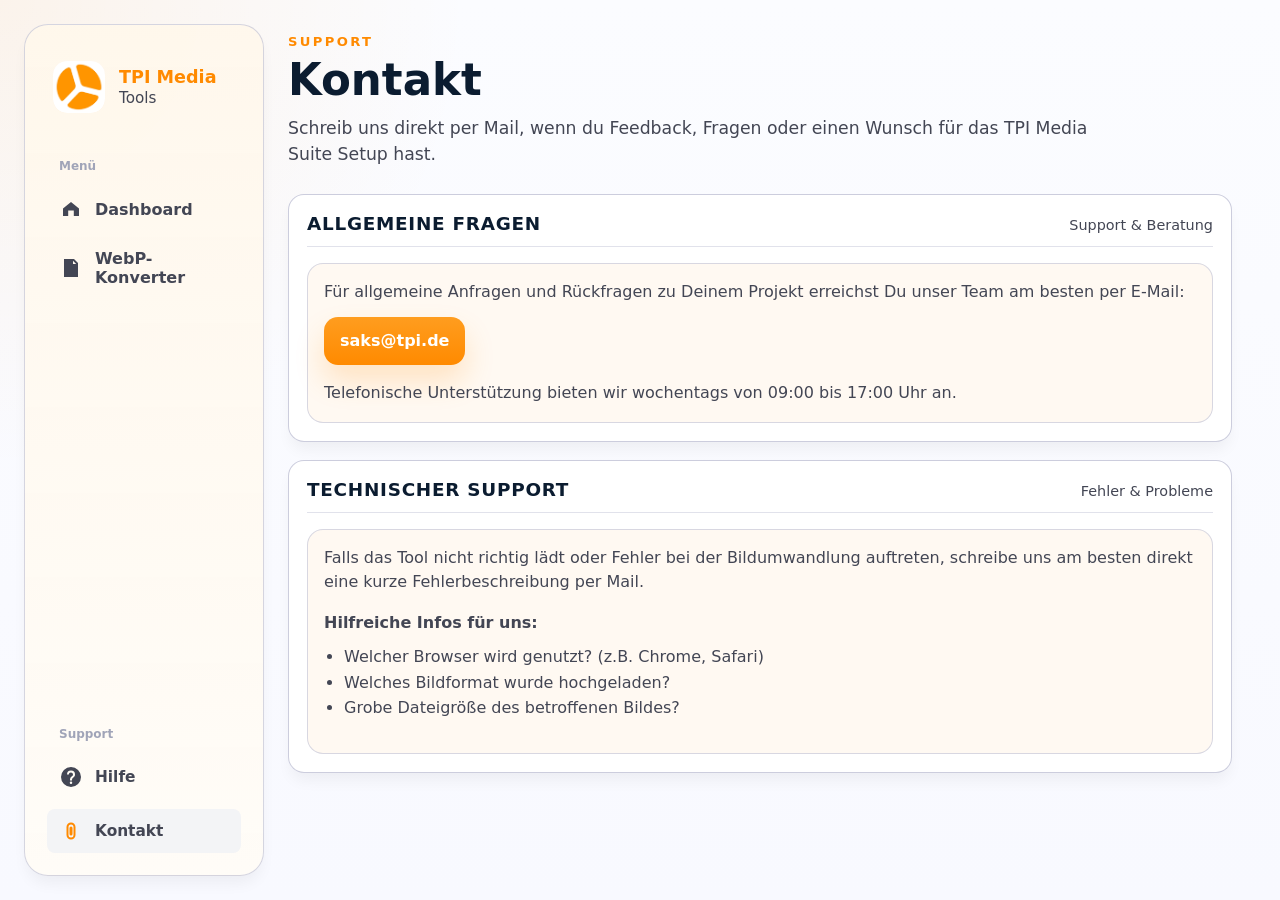
==== contact/index.html @ 28106fd8 "w" ====
<!DOCTYPE html>
<html lang="de">

<head>
  <meta charset="UTF-8" />
  <meta name="viewport" content="width=device-width, initial-scale=1.0" />
  <title>Kontakt - TPI Media</title>
  <link rel="icon" type="image/png" href="../bilder/fav.png" />
  <link rel="stylesheet" href="../css/style.css?v=1.1" />
</head>

<body class="dashboard-page">
  <div class="sidebar-overlay" id="sidebar-overlay"></div>
  <header class="mobile-header">
    <span class="mobile-brand">TPI Media Tools</span>
    <button class="menu-toggle" id="menu-toggle" aria-label="Menü öffnen">
      <svg viewBox="0 0 24 24" class="svg-icon" fill="none" stroke="currentColor" stroke-width="2" stroke-linecap="round" stroke-linejoin="round">
        <line x1="3" y1="12" x2="21" y2="12"></line>
        <line x1="3" y1="6" x2="21" y2="6"></line>
        <line x1="3" y1="18" x2="21" y2="18"></line>
      </svg>
    </button>
  </header>
  <div class="app-shell">
    <aside class="sidebar">
      <a class="brand" href="../index.html">
        <span class="brand-mark" aria-hidden="true">
          <img class="brand-logo" src="../bilder/Download.png" alt="" />
        </span>
        <span class="brand-copy">
          <strong>TPI Media</strong>
          <span>Tools</span>
        </span>
      </a>

      <nav class="sidebar-nav" aria-label="Hauptnavigation">
        <span class="nav-category">Menü</span>
        <a class="nav-item" href="../index.html">
          <span class="nav-icon" aria-hidden="true">
            <svg viewBox="0 0 24 24" class="svg-icon"><path d="M4 11.5 12 5l8 6.5v7.5h-5.2v-5.6H9.2V19H4z" /></svg>
          </span>
          <span>Dashboard</span>
        </a>
        <a class="nav-item" href="../webp-converter/">
          <span class="nav-icon" aria-hidden="true">
            <svg viewBox="0 0 24 24" class="svg-icon"><path d="M5 3h10l4 4v14H5zm9 1.8V8h3.2zM7 12.2h1.2l.5 3.5.8-3.5h1l.8 3.5.5-3.5H13L12 18h-1.2l-.8-3.4L9.2 18H8zm6.8 0h3.1c1.1 0 1.8.7 1.8 1.7s-.7 1.7-1.8 1.7H15V18h-1.2zm1.2 1v1.4h1.7c.5 0 .8-.3.8-.7s-.3-.7-.8-.7z" /></svg>
          </span>
          <span>WebP-Konverter</span>
        </a>
      </nav>

      <div class="sidebar-footer">
        <span class="nav-category">Support</span>
        <a class="nav-item secondary" href="../help/">
          <span class="nav-icon" aria-hidden="true">
            <svg viewBox="0 0 24 24" class="svg-icon"><path d="M12 2a10 10 0 1 0 10 10A10 10 0 0 0 12 2Zm0 17a1.25 1.25 0 1 1 1.25-1.25A1.25 1.25 0 0 1 12 19Zm1-4.1v.6h-2v-1.1a3.4 3.4 0 0 1 1.6-2.9c.8-.6 1.4-1 1.4-2a2.1 2.1 0 0 0-4.2 0H8a4 4 0 0 1 8 0c0 1.8-1 2.6-2 3.3a2.2 2.2 0 0 0-1 2.1Z" /></svg>
          </span>
          <span>Hilfe</span>
        </a>
        <a class="nav-item secondary active" href="../contact/">
          <span class="nav-icon" aria-hidden="true">
            <svg viewBox="0 0 24 24" class="svg-icon"><path d="M12 3.5A4.5 4.5 0 0 0 7.5 8v8A4.5 4.5 0 0 0 12 20.5h0A4.5 4.5 0 0 0 16.5 16v-8A4.5 4.5 0 0 0 12 3.5Zm0 2A2.5 2.5 0 0 1 14.5 8v8a2.5 2.5 0 0 1-5 0v-8A2.5 2.5 0 0 1 12 5.5Zm0 2a1.5 1.5 0 0 0-1.5 1.5v6a1.5 1.5 0 0 0 3 0V9A1.5 1.5 0 0 0 12 7.5Z" /></svg>
          </span>
          <span>Kontakt</span>
        </a>
      </div>
    </aside>

    <div class="workspace">
      <main class="dashboard-main">
        <section class="hero">
          <p class="eyebrow">Support</p>
          <h1>Kontakt</h1>
          <p class="hero-copy">
            Schreib uns direkt per Mail, wenn du Feedback, Fragen oder einen Wunsch für das TPI Media Suite Setup hast.
          </p>
        </section>

        <section class="dashboard-grid">
          <section class="panel">
            <div class="panel-head">
              <h2>Allgemeine Fragen</h2>
              <span class="panel-subtle">Support & Beratung</span>
            </div>
            <div class="contact-card">
              <p>Für allgemeine Anfragen und Rückfragen zu Deinem Projekt erreichst Du unser Team am besten per E-Mail:</p>
              <a class="contact-mail" href="mailto:saks@tpi.de">saks@tpi.de</a>
              <p style="color: var(--text-soft); margin-top: 4px;">Telefonische Unterstützung bieten wir wochentags von 09:00 bis 17:00 Uhr an.</p>
            </div>
          </section>

          <section class="panel">
            <div class="panel-head">
              <h2>Technischer Support</h2>
              <span class="panel-subtle">Fehler & Probleme</span>
            </div>
            <div class="contact-card">
              <p>Falls das Tool nicht richtig lädt oder Fehler bei der Bildumwandlung auftreten, schreibe uns am besten direkt eine kurze Fehlerbeschreibung per Mail.</p>
              <p style="margin-top: 16px;"><strong>Hilfreiche Infos für uns:</strong></p>
              <ul style="margin-top: 8px; color: var(--text-soft); padding-left: 20px; line-height: 1.6;">
                <li>Welcher Browser wird genutzt? (z.B. Chrome, Safari)</li>
                <li>Welches Bildformat wurde hochgeladen?</li>
                <li>Grobe Dateigröße des betroffenen Bildes?</li>
              </ul>
            </div>
          </section>
        </section>
      </main>

    </div>
  </div>
</body>

</html>
---- css/style.css ----
:root {
  --surface: #f8f9ff;
  --surface-dim: #fff3e3;
  --surface-low: #ffffff;
  --surface-panel: #fff8ef;
  --surface-panel-strong: #fff0dd;
  --surface-soft: #ffe7c2;
  --text: #0b1c30;
  --text-soft: #434654;
  --outline: #c3c5d7;
  --primary: #ff8a00;
  --primary-strong: #a14f00;
  --primary-soft: #fff3e3;
  --accent: #ff8a00;
  --accent-soft: #fff3e3;
  --shadow: 0 18px 45px rgba(11, 28, 48, 0.08);
  --shadow-soft: 0 10px 15px -3px rgba(0, 0, 0, 0.05);
  --radius-sm: 10px;
  --radius-md: 16px;
  --radius-lg: 24px;
  --sidebar-width: 240px;
  --content-width: 1200px;
  --font-display: "Inter", "SF Pro Display", "Segoe UI", system-ui, sans-serif;
  --font-body: "Inter", "SF Pro Text", "Segoe UI", system-ui, sans-serif;
}

* {
  box-sizing: border-box;
}

html,
body {
  min-height: 100%;
}

body {
  margin: 0;
  font-family: var(--font-body);
  color: var(--text);
  background:
    radial-gradient(circle at top left, rgba(255, 138, 0, 0.08), transparent 30%),
    linear-gradient(180deg, #fbfcff 0%, var(--surface) 100%);
}

a {
  color: inherit;
  text-decoration: none;
}

button,
input,
select {
  font: inherit;
}

button {
  cursor: pointer;
}

.svg-icon {
  width: 24px;
  height: 24px;
  display: block;
  fill: currentColor;
}

.app-shell {
  min-height: 100vh;
  display: grid;
  grid-template-columns: var(--sidebar-width) minmax(0, 1fr);
  gap: 24px;
  padding: 24px;
}

.sidebar {
  position: sticky;
  top: 24px;
  height: calc(100vh - 48px);
  padding: 28px 22px 22px;
  display: flex;
  flex-direction: column;
  justify-content: flex-start;
  gap: 18px;
  background: linear-gradient(180deg, rgba(255, 247, 235, 0.92), rgba(255, 252, 247, 0.96));
  border: 1px solid rgba(195, 197, 215, 0.7);
  border-radius: var(--radius-lg);
  box-shadow: var(--shadow-soft);
  overflow-y: auto;
}

.brand {
  display: flex;
  align-items: center;
  gap: 14px;
  padding: 8px 6px 18px;
}

.brand-mark {
  width: 52px;
  height: 52px;
  border-radius: 14px;
  background: linear-gradient(180deg, #ffffff, #fff7e8);
  box-shadow: inset 0 0 0 1px rgba(255, 138, 0, 0.12);
  display: grid;
  place-items: center;
  position: relative;
  overflow: hidden;
}

.brand-logo {
  width: 100%;
  height: 100%;
  object-fit: contain;
  display: block;
}

.brand-copy {
  display: flex;
  flex-direction: column;
  gap: 2px;
}

.brand-copy strong {
  font-family: var(--font-display);
  font-size: 1.1rem;
  color: var(--accent);
}

.brand-copy span {
  color: var(--text-soft);
  font-size: 0.95rem;
}

.sidebar-nav,
.sidebar-footer {
  display: flex;
  flex-direction: column;
  gap: 10px;
}

.sidebar-footer {
  margin-top: auto;
}

.nav-item {
  display: flex;
  align-items: center;
  gap: 12px;
  min-height: 44px;
  padding: 8px 12px;
  border-radius: 8px;
  color: var(--text-soft);
  font-weight: 600;
  letter-spacing: 0;
  transition: background-color 160ms ease, color 160ms ease;
}

.nav-item:hover {
  background: rgba(240, 242, 245, 0.8);
  color: var(--text);
}

.nav-item.active {
  background: #f3f4f6;
  color: var(--text);
  font-weight: 700;
}

.nav-item.secondary {
  min-height: 44px;
  font-size: 0.96rem;
  color: var(--text-soft);
}

.nav-icon {
  width: 24px;
  height: 24px;
  display: inline-flex;
  align-items: center;
  justify-content: center;
  font-weight: 700;
  color: inherit;
  font-size: 1.08rem;
  flex: 0 0 24px;
}

.nav-item.active .nav-icon {
  color: var(--accent);
}

.nav-category {
  font-size: 0.75rem;
  font-weight: 600;
  color: #a0a4b8;
  margin: 10px 0 4px 12px;
  display: block;
}

.nav-icon .svg-icon {
  width: 26px;
  height: 26px;
}

.workspace {
  min-width: 0;
  padding: 0 24px 32px 0;
  width: 100%;
}

.site-footer {
  max-width: var(--content-width);
  margin: 26px auto 0;
  padding: 18px 0 0;
  border-top: 1px solid rgba(195, 197, 215, 0.58);
  display: flex;
  justify-content: space-between;
  gap: 16px;
  color: var(--text-soft);
  font-size: 0.92rem;
  font-weight: 700;
}

.topbar {
  min-height: 52px;
  display: flex;
  align-items: center;
  justify-content: flex-end;
  gap: 20px;
  margin-bottom: 14px;
}

.search-shell {
  position: relative;
  width: min(100%, 380px);
}

.search-input {
  width: 100%;
  height: 48px;
  padding: 0 18px 0 50px;
  border: 1px solid var(--outline);
  border-radius: 14px;
  background: rgba(255, 255, 255, 0.95);
  color: var(--text);
  box-shadow: var(--shadow-soft);
  outline: none;
}

.search-input::placeholder {
  color: rgba(67, 70, 84, 0.52);
}

.search-input:focus {
  border-color: rgba(255, 138, 0, 0.55);
  box-shadow: 0 0 0 4px rgba(255, 138, 0, 0.1), var(--shadow-soft);
}

.search-icon {
  position: absolute;
  left: 18px;
  top: 50%;
  transform: translateY(-50%);
  color: rgba(67, 70, 84, 0.8);
}

.topbar-actions {
  position: relative;
  display: flex;
  align-items: center;
  gap: 10px;
}

.icon-button,
.lang-button {
  height: 46px;
  min-width: 46px;
  padding: 0 14px;
  border: 1px solid rgba(195, 197, 215, 0.95);
  border-radius: 14px;
  background: rgba(255, 255, 255, 0.95);
  color: var(--text);
  display: inline-flex;
  align-items: center;
  justify-content: center;
  gap: 8px;
  box-shadow: var(--shadow-soft);
}

.icon-button:hover,
.lang-button:hover {
  border-color: rgba(255, 138, 0, 0.4);
  box-shadow: 0 12px 20px rgba(11, 28, 48, 0.08);
}

.avatar {
  width: 46px;
  height: 46px;
  border-radius: 50%;
  display: grid;
  place-items: center;
  background: linear-gradient(180deg, #fefefe, #d8e4fb);
  border: 1px solid rgba(195, 197, 215, 0.9);
  box-shadow: var(--shadow-soft);
  font-weight: 700;
  color: var(--primary-strong);
}

.lang-dropdown {
  position: absolute;
  top: calc(100% + 10px);
  right: 120px;
  z-index: 20;
  min-width: 170px;
  margin: 0;
  padding: 8px;
  list-style: none;
  border: 1px solid rgba(195, 197, 215, 0.9);
  border-radius: 14px;
  background: rgba(255, 255, 255, 0.98);
  box-shadow: var(--shadow);
}

.lang-dropdown li {
  padding: 10px 12px;
  border-radius: 10px;
  color: var(--text-soft);
}

.lang-dropdown li:hover {
  background: rgba(255, 138, 0, 0.1);
  color: var(--text);
}

.hidden {
  display: none !important;
}

.dashboard-main {
  display: flex;
  flex-direction: column;
  gap: 22px;
  width: 100%;
}

.hero {
  padding: 10px 0 4px;
}

.eyebrow {
  margin: 0 0 10px;
  font-size: 0.82rem;
  font-weight: 700;
  text-transform: uppercase;
  letter-spacing: 0.18em;
  color: var(--accent);
}

.hero h1 {
  margin: 0;
  font-family: var(--font-display);
  font-size: clamp(2.3rem, 3.4vw, 3.4rem);
  line-height: 1;
  letter-spacing: 0;
  color: var(--text);
}

.hero-copy {
  max-width: 820px;
  margin: 12px 0 0;
  font-size: 1.08rem;
  line-height: 1.55;
  color: var(--text-soft);
}

.hero-metrics {
  display: grid;
  grid-template-columns: repeat(3, minmax(0, 1fr));
  gap: 14px;
  margin-top: 16px;
}

.metric-card {
  padding: 14px 16px;
  border-radius: 14px;
  background: rgba(255, 255, 255, 0.96);
  border: 1px solid rgba(195, 197, 215, 0.85);
  box-shadow: var(--shadow-soft);
}

.metric-value {
  display: block;
  font-family: var(--font-display);
  font-size: 1.4rem;
  font-weight: 700;
  color: var(--accent);
}

.metric-label {
  display: block;
  margin-top: 6px;
  color: var(--text-soft);
}

.dashboard-grid {
  display: flex;
  flex-direction: column;
  gap: 18px;
}

.panel {
  padding: 18px;
  border-radius: 16px;
  background: rgba(255, 255, 255, 0.98);
  border: 1px solid rgba(195, 197, 215, 0.85);
  box-shadow: var(--shadow-soft);
}

.panel-head {
  display: flex;
  align-items: baseline;
  justify-content: space-between;
  gap: 12px;
  margin-bottom: 16px;
  padding-bottom: 12px;
  border-bottom: 1px solid rgba(195, 197, 215, 0.5);
}

.panel-head h2 {
  margin: 0;
  font-family: var(--font-display);
  font-size: 1.15rem;
  letter-spacing: 0.04em;
  text-transform: uppercase;
}

.panel-subtle {
  color: var(--text-soft);
  font-size: 0.9rem;
}

.section-head {
  display: flex;
  align-items: flex-end;
  justify-content: space-between;
  gap: 18px;
}

.section-head h2 {
  margin: 0;
  font-family: var(--font-display);
  font-size: 1.6rem;
  letter-spacing: 0;
}

.section-head p {
  margin: 6px 0 0;
  color: var(--text-soft);
}

.filter-bar {
  display: flex;
  flex-wrap: wrap;
  gap: 10px;
}

.filter-btn {
  min-height: 40px;
  padding: 0 16px;
  border: 1px solid rgba(195, 197, 215, 0.95);
  border-radius: 999px;
  background: rgba(255, 255, 255, 0.95);
  color: var(--text-soft);
  transition: background-color 160ms ease, border-color 160ms ease, transform 160ms ease;
}

.filter-btn:hover {
  transform: translateY(-1px);
  border-color: rgba(255, 138, 0, 0.35);
}

.filter-btn.active {
  background: linear-gradient(180deg, #ffffff, var(--primary-soft));
  border-color: rgba(255, 138, 0, 0.35);
  color: var(--primary-strong);
  box-shadow: var(--shadow-soft);
}

.tools-grid {
  display: grid;
  grid-template-columns: minmax(260px, 420px);
  gap: 14px;
}

.tool-card {
  position: relative;
  min-height: 190px;
  padding: 18px;
  border-radius: 16px;
  background: rgba(255, 255, 255, 0.98);
  border: 1px solid rgba(195, 197, 215, 0.85);
  box-shadow: var(--shadow-soft);
  overflow: hidden;
  transition: transform 160ms ease, box-shadow 160ms ease, border-color 160ms ease;
}

.tool-card:hover {
  transform: translateY(-4px);
  border-color: rgba(255, 138, 0, 0.35);
  box-shadow: var(--shadow);
}

.tool-card.hidden {
  display: none;
}

.faq-grid {
  display: grid;
  grid-template-columns: repeat(2, minmax(0, 1fr));
  gap: 14px;
}

.faq-card,
.contact-card {
  padding: 16px;
  border-radius: 16px;
  background: rgba(255, 248, 239, 0.78);
  border: 1px solid rgba(195, 197, 215, 0.65);
}

.faq-card h3 {
  margin: 0 0 8px;
  font-family: var(--font-display);
  font-size: 1.05rem;
  color: var(--text);
}

.faq-card p,
.contact-card p {
  margin: 0;
  color: var(--text-soft);
  line-height: 1.55;
}

.contact-mail {
  display: inline-flex;
  align-items: center;
  min-height: 48px;
  margin: 12px 0;
  padding: 0 16px;
  border-radius: 14px;
  background: linear-gradient(180deg, #ff9d1f, var(--accent));
  color: #fff;
  font-weight: 700;
  box-shadow: 0 16px 30px rgba(255, 138, 0, 0.2);
}

.contact-mail:hover {
  transform: translateY(-1px);
  box-shadow: 0 20px 34px rgba(255, 138, 0, 0.26);
}

.tool-badge {
  position: absolute;
  top: 18px;
  right: 18px;
  padding: 6px 10px;
  border-radius: 999px;
  background: rgba(255, 138, 0, 0.14);
  color: #a14f00;
  font-size: 0.75rem;
  font-weight: 700;
  letter-spacing: 0.04em;
  text-transform: uppercase;
}

.tool-badge.beta {
  background: rgba(255, 138, 0, 0.14);
  color: #a14f00;
}

.tool-icon {
  width: 54px;
  height: 54px;
  border-radius: 14px;
  background: linear-gradient(180deg, #fff9f1, #ffe7c2);
  display: grid;
  place-items: center;
  font-size: 1.45rem;
  color: var(--accent);
  margin-bottom: 18px;
}

.tool-icon .svg-icon {
  width: 28px;
  height: 28px;
}

.tool-title {
  margin: 0;
  font-family: var(--font-display);
  font-size: 1.2rem;
  letter-spacing: 0;
}

.tool-description {
  margin: 10px 0 0;
  color: var(--text-soft);
  line-height: 1.55;
}

@media (max-width: 1100px) {
  .app-shell {
    grid-template-columns: 1fr;
    padding: 0;
    gap: 0;
  }

  .workspace {
    padding: 16px;
    padding-top: 76px;
  }

  .sidebar {
    position: fixed;
    top: 0;
    left: 0;
    bottom: 0;
    width: 280px;
    height: 100vh;
    padding: 24px 20px;
    background: #ffffff;
    border: none;
    border-radius: 0;
    box-shadow: 2px 0 24px rgba(11, 28, 48, 0.15);
    z-index: 10001;
    transform: translateX(-100%);
    transition: transform 0.3s cubic-bezier(0.4, 0, 0.2, 1);
  }

  body.menu-open {
    overflow: hidden;
  }

  body.menu-open .sidebar {
    transform: translateX(0);
  }

  .sidebar-overlay {
    position: fixed;
    inset: 0;
    background: rgba(11, 28, 48, 0.4);
    backdrop-filter: blur(4px);
    z-index: 10000;
    opacity: 0;
    pointer-events: none;
    transition: opacity 0.3s ease;
  }

  body.menu-open .sidebar-overlay {
    opacity: 1;
    pointer-events: auto;
  }

  .mobile-header {
    display: flex;
    align-items: center;
    justify-content: space-between;
    position: fixed;
    top: 0;
    left: 0;
    right: 0;
    height: 60px;
    padding: 0 16px;
    background: rgba(255, 255, 255, 0.95);
    backdrop-filter: blur(8px);
    border-bottom: 1px solid rgba(195, 197, 215, 0.5);
    z-index: 9999;
  }

  .mobile-brand {
    font-family: var(--font-display);
    font-size: 1.15rem;
    font-weight: 700;
    color: var(--text);
  }

  .menu-toggle {
    display: flex;
    align-items: center;
    justify-content: center;
    width: 44px;
    height: 44px;
    border: none;
    background: transparent;
    color: var(--text);
    border-radius: 10px;
    padding: 0;
  }

  .menu-toggle:hover {
    background: rgba(195, 197, 215, 0.2);
  }
}

@media (min-width: 1101px) {
  .mobile-header,
  .sidebar-overlay {
    display: none !important;
  }
}

@media (max-width: 860px) {
  .hero-metrics,
  .tools-grid {
    grid-template-columns: 1fr 1fr;
  }

  .section-head,
  .topbar {
    flex-direction: column;
    align-items: stretch;
  }

  .topbar-actions {
    flex-wrap: wrap;
  }
}

@media (max-width: 680px) {
  .hero-metrics,
  .tools-grid {
    grid-template-columns: 1fr;
  }

  .hero h1 {
    font-size: clamp(2.2rem, 8vw, 3.6rem);
  }

  .faq-grid {
    grid-template-columns: 1fr;
  }

  .contact-mail {
    width: 100%;
    justify-content: center;
  }
}
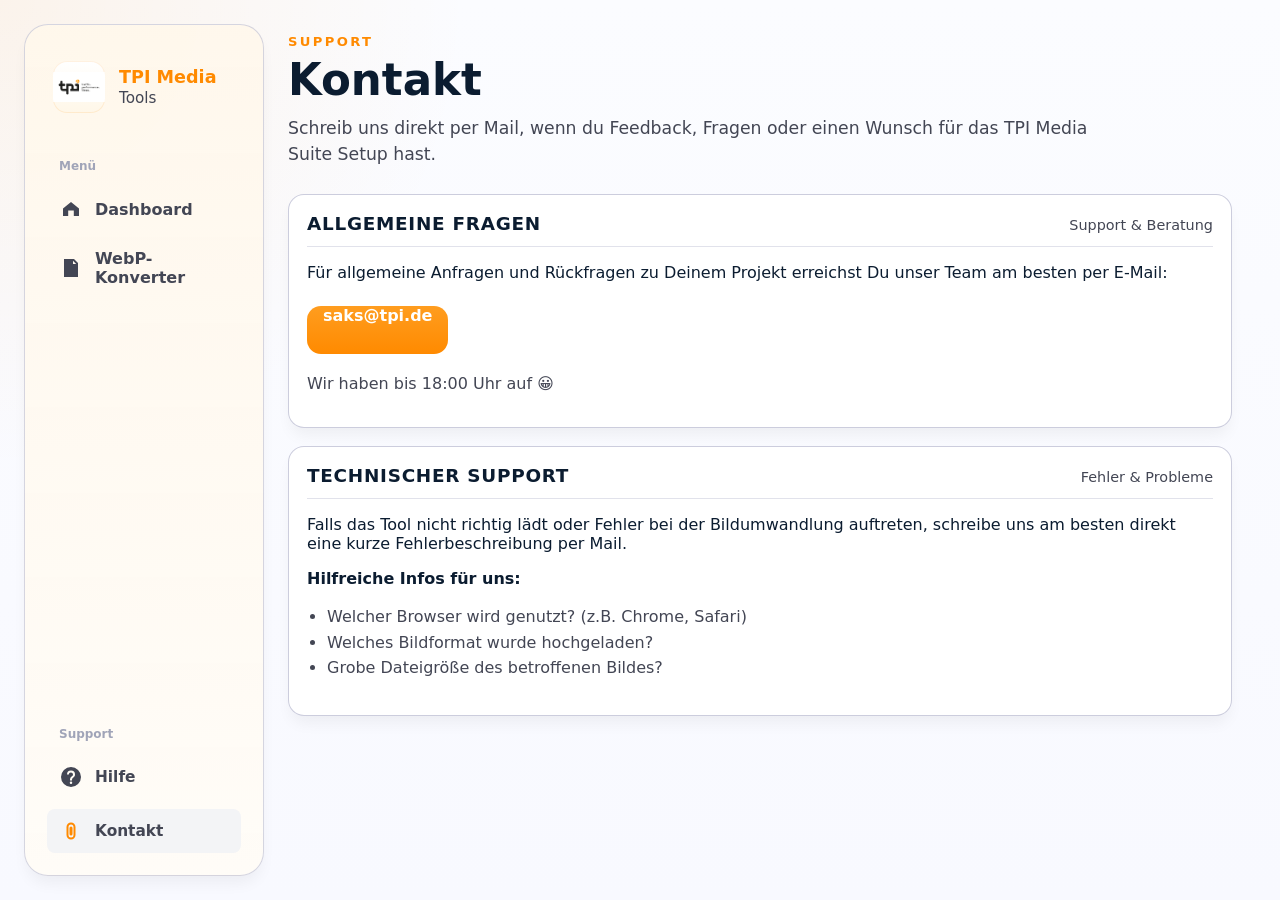
==== commit ffb2737e: "Update UI: replace logo, adjust colors to F2EDED, update presets and dashboard" ====
--- a/contact/index.html
+++ b/contact/index.html
@@ -25,7 +25,7 @@
     <aside class="sidebar">
       <a class="brand" href="../index.html">
         <span class="brand-mark" aria-hidden="true">
-          <img class="brand-logo" src="../bilder/Download.png" alt="" />
+          <img class="brand-logo" src="../Logo_1920x1080.jpg" alt="" />
         </span>
         <span class="brand-copy">
           <strong>TPI Media</strong>
@@ -82,11 +82,9 @@
               <h2>Allgemeine Fragen</h2>
               <span class="panel-subtle">Support & Beratung</span>
             </div>
-            <div class="contact-card">
-              <p>Für allgemeine Anfragen und Rückfragen zu Deinem Projekt erreichst Du unser Team am besten per E-Mail:</p>
-              <a class="contact-mail" href="mailto:saks@tpi.de">saks@tpi.de</a>
-              <p style="color: var(--text-soft); margin-top: 4px;">Telefonische Unterstützung bieten wir wochentags von 09:00 bis 17:00 Uhr an.</p>
-            </div>
+            <p style="margin-top: 16px;">Für allgemeine Anfragen und Rückfragen zu Deinem Projekt erreichst Du unser Team am besten per E-Mail:</p>
+            <a class="contact-mail" href="mailto:saks@tpi.de" style="display: inline-block; margin-top: 8px;">saks@tpi.de</a>
+            <p style="color: var(--text-soft); margin-top: 8px;">Wir haben bis 18:00 Uhr auf 😀</p>
           </section>
 
           <section class="panel">
@@ -94,15 +92,13 @@
               <h2>Technischer Support</h2>
               <span class="panel-subtle">Fehler & Probleme</span>
             </div>
-            <div class="contact-card">
-              <p>Falls das Tool nicht richtig lädt oder Fehler bei der Bildumwandlung auftreten, schreibe uns am besten direkt eine kurze Fehlerbeschreibung per Mail.</p>
-              <p style="margin-top: 16px;"><strong>Hilfreiche Infos für uns:</strong></p>
-              <ul style="margin-top: 8px; color: var(--text-soft); padding-left: 20px; line-height: 1.6;">
-                <li>Welcher Browser wird genutzt? (z.B. Chrome, Safari)</li>
-                <li>Welches Bildformat wurde hochgeladen?</li>
-                <li>Grobe Dateigröße des betroffenen Bildes?</li>
-              </ul>
-            </div>
+            <p style="margin-top: 16px;">Falls das Tool nicht richtig lädt oder Fehler bei der Bildumwandlung auftreten, schreibe uns am besten direkt eine kurze Fehlerbeschreibung per Mail.</p>
+            <p style="margin-top: 16px;"><strong>Hilfreiche Infos für uns:</strong></p>
+            <ul style="margin-top: 8px; color: var(--text-soft); padding-left: 20px; line-height: 1.6;">
+              <li>Welcher Browser wird genutzt? (z.B. Chrome, Safari)</li>
+              <li>Welches Bildformat wurde hochgeladen?</li>
+              <li>Grobe Dateigröße des betroffenen Bildes?</li>
+            </ul>
           </section>
         </section>
       </main>
--- a/css/style.css
+++ b/css/style.css
@@ -551,12 +551,12 @@
   background: linear-gradient(180deg, #ff9d1f, var(--accent));
   color: #fff;
   font-weight: 700;
-  box-shadow: 0 16px 30px rgba(255, 138, 0, 0.2);
+  box-shadow: none;
 }
 
 .contact-mail:hover {
   transform: translateY(-1px);
-  box-shadow: 0 20px 34px rgba(255, 138, 0, 0.26);
+  box-shadow: none;
 }
 
 .tool-badge {
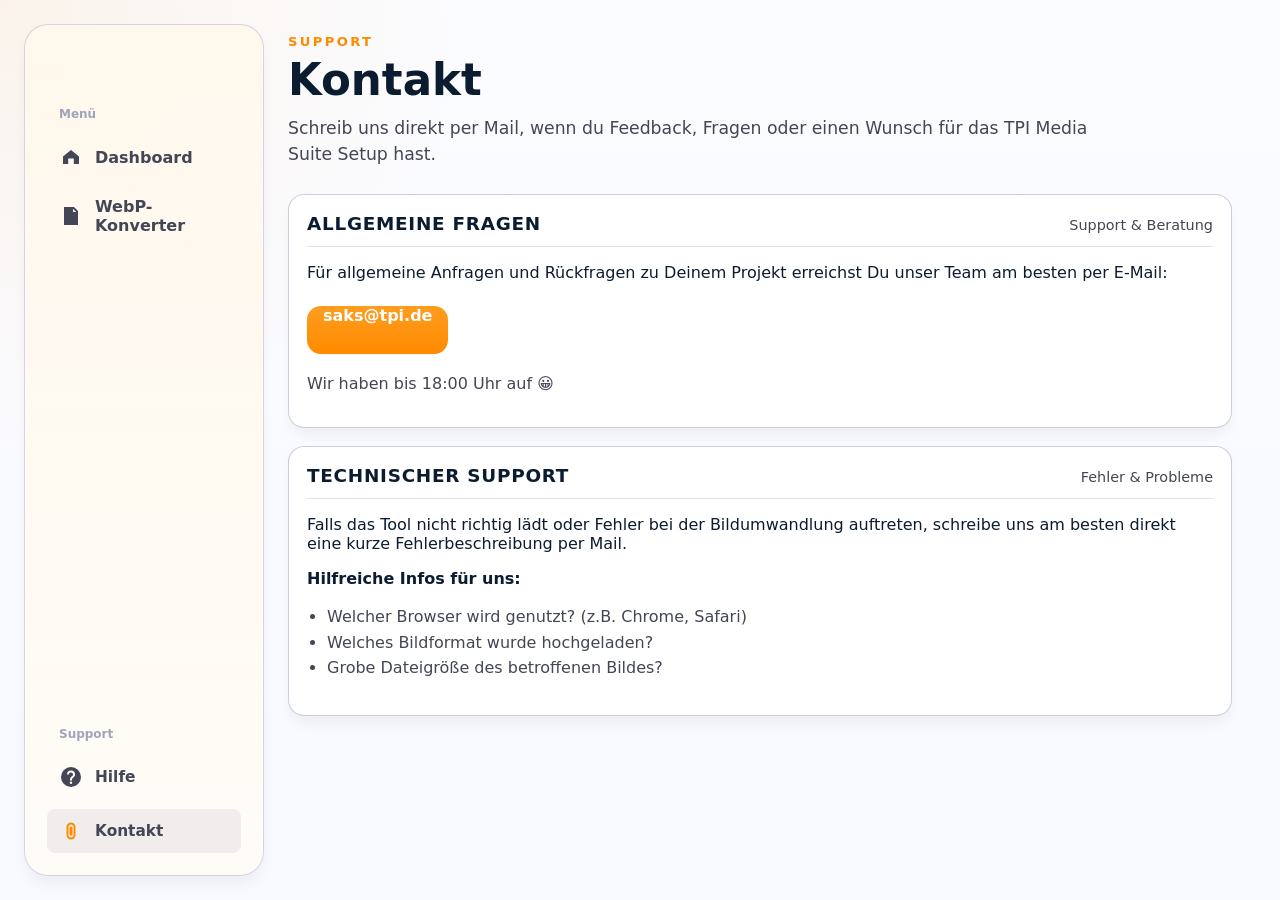
==== commit c29e11cd: "Fix UI: full-width logo, update hover styles and fix relative links for live server" ====
--- a/contact/index.html
+++ b/contact/index.html
@@ -12,7 +12,7 @@
 <body class="dashboard-page">
   <div class="sidebar-overlay" id="sidebar-overlay"></div>
   <header class="mobile-header">
-    <span class="mobile-brand">TPI Media Tools</span>
+    <span class="mobile-brand"></span>
     <button class="menu-toggle" id="menu-toggle" aria-label="Menü öffnen">
       <svg viewBox="0 0 24 24" class="svg-icon" fill="none" stroke="currentColor" stroke-width="2" stroke-linecap="round" stroke-linejoin="round">
         <line x1="3" y1="12" x2="21" y2="12"></line>
@@ -27,11 +27,7 @@
         <span class="brand-mark" aria-hidden="true">
           <img class="brand-logo" src="../Logo_1920x1080.jpg" alt="" />
         </span>
-        <span class="brand-copy">
-          <strong>TPI Media</strong>
-          <span>Tools</span>
-        </span>
-      </a>
+        </a>
 
       <nav class="sidebar-nav" aria-label="Hauptnavigation">
         <span class="nav-category">Menü</span>
@@ -41,7 +37,7 @@
           </span>
           <span>Dashboard</span>
         </a>
-        <a class="nav-item" href="../webp-converter/">
+        <a class="nav-item" href="../webp-converter/index.html">
           <span class="nav-icon" aria-hidden="true">
             <svg viewBox="0 0 24 24" class="svg-icon"><path d="M5 3h10l4 4v14H5zm9 1.8V8h3.2zM7 12.2h1.2l.5 3.5.8-3.5h1l.8 3.5.5-3.5H13L12 18h-1.2l-.8-3.4L9.2 18H8zm6.8 0h3.1c1.1 0 1.8.7 1.8 1.7s-.7 1.7-1.8 1.7H15V18h-1.2zm1.2 1v1.4h1.7c.5 0 .8-.3.8-.7s-.3-.7-.8-.7z" /></svg>
           </span>
@@ -51,13 +47,13 @@
 
       <div class="sidebar-footer">
         <span class="nav-category">Support</span>
-        <a class="nav-item secondary" href="../help/">
+        <a class="nav-item secondary" href="../help/index.html">
           <span class="nav-icon" aria-hidden="true">
             <svg viewBox="0 0 24 24" class="svg-icon"><path d="M12 2a10 10 0 1 0 10 10A10 10 0 0 0 12 2Zm0 17a1.25 1.25 0 1 1 1.25-1.25A1.25 1.25 0 0 1 12 19Zm1-4.1v.6h-2v-1.1a3.4 3.4 0 0 1 1.6-2.9c.8-.6 1.4-1 1.4-2a2.1 2.1 0 0 0-4.2 0H8a4 4 0 0 1 8 0c0 1.8-1 2.6-2 3.3a2.2 2.2 0 0 0-1 2.1Z" /></svg>
           </span>
           <span>Hilfe</span>
         </a>
-        <a class="nav-item secondary active" href="../contact/">
+        <a class="nav-item secondary active" href="../contact/index.html">
           <span class="nav-icon" aria-hidden="true">
             <svg viewBox="0 0 24 24" class="svg-icon"><path d="M12 3.5A4.5 4.5 0 0 0 7.5 8v8A4.5 4.5 0 0 0 12 20.5h0A4.5 4.5 0 0 0 16.5 16v-8A4.5 4.5 0 0 0 12 3.5Zm0 2A2.5 2.5 0 0 1 14.5 8v8a2.5 2.5 0 0 1-5 0v-8A2.5 2.5 0 0 1 12 5.5Zm0 2a1.5 1.5 0 0 0-1.5 1.5v6a1.5 1.5 0 0 0 3 0V9A1.5 1.5 0 0 0 12 7.5Z" /></svg>
           </span>
--- a/css/style.css
+++ b/css/style.css
@@ -96,21 +96,17 @@
 }
 
 .brand-mark {
-  width: 52px;
-  height: 52px;
-  border-radius: 14px;
-  background: linear-gradient(180deg, #ffffff, #fff7e8);
-  box-shadow: inset 0 0 0 1px rgba(255, 138, 0, 0.12);
-  display: grid;
-  place-items: center;
-  position: relative;
-  overflow: hidden;
+  width: 100%;
+  height: auto;
+  border-radius: 0;
+  background: none;
+  box-shadow: none;
+  display: block;
 }
 
 .brand-logo {
   width: 100%;
-  height: 100%;
-  object-fit: contain;
+  height: auto;
   display: block;
 }
 
@@ -156,12 +152,12 @@
 }
 
 .nav-item:hover {
-  background: rgba(240, 242, 245, 0.8);
+  background: #F2EDED;
   color: var(--text);
 }
 
 .nav-item.active {
-  background: #f3f4f6;
+  background: #F2EDED;
   color: var(--text);
   font-weight: 700;
 }
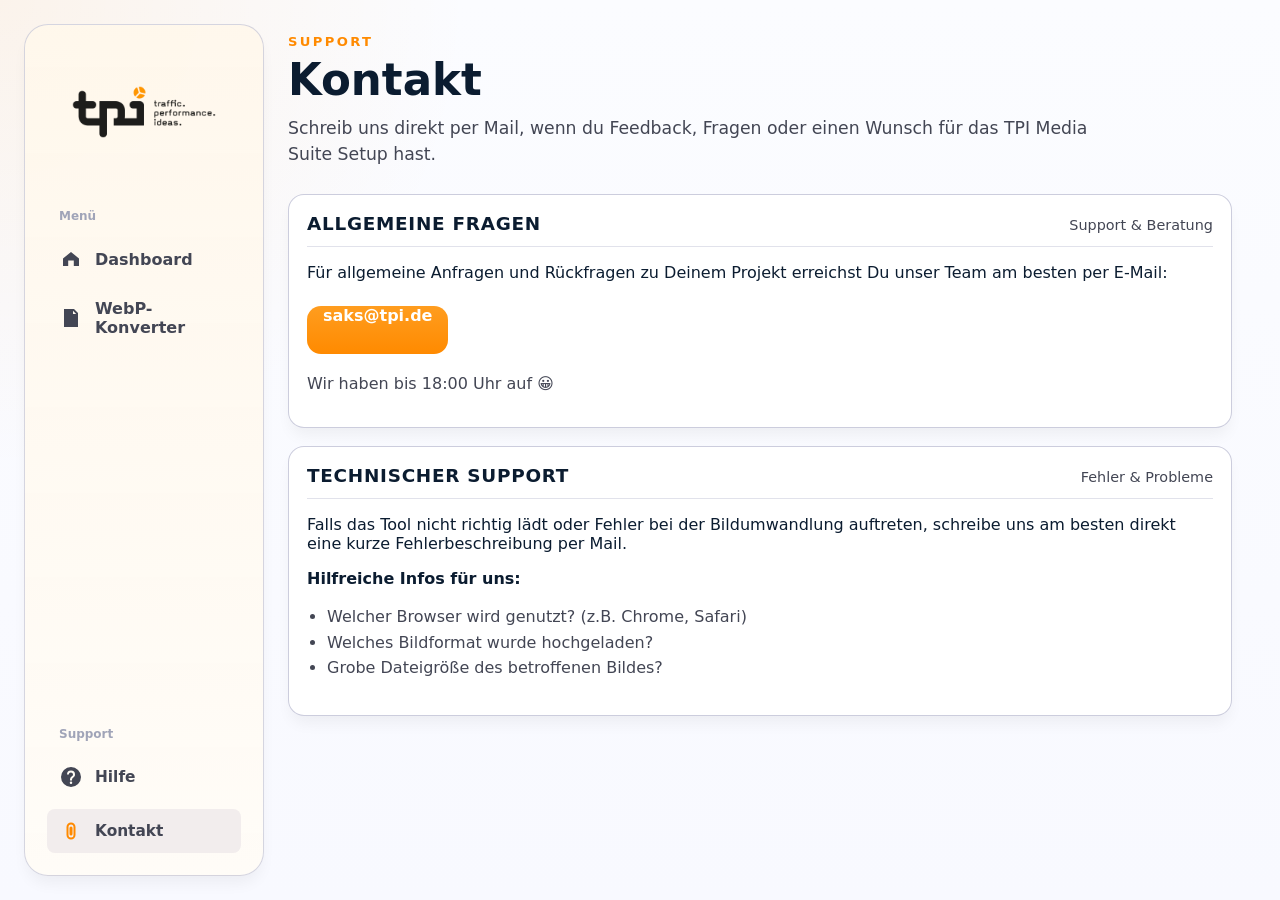
==== commit 9f824c85: "Update logo references from .jpg to .png" ====
--- a/contact/index.html
+++ b/contact/index.html
@@ -25,7 +25,7 @@
     <aside class="sidebar">
       <a class="brand" href="../index.html">
         <span class="brand-mark" aria-hidden="true">
-          <img class="brand-logo" src="../Logo_1920x1080.jpg" alt="" />
+          <img class="brand-logo" src="../Logo_1920x1080.png" alt="" />
         </span>
         </a>
 
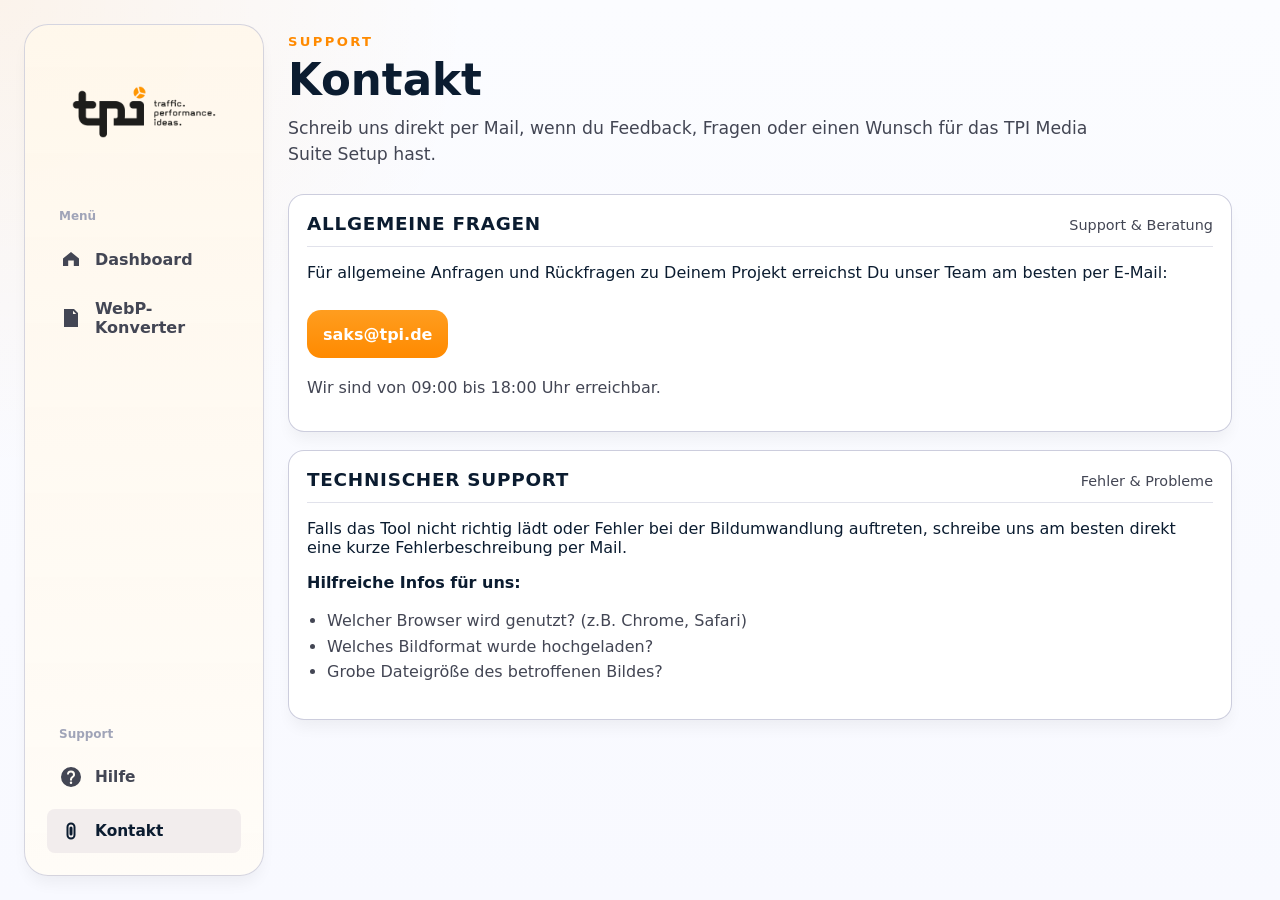
==== commit b12fbd76: "Fix nav-item text colors and remove orange icon on active state" ====
--- a/contact/index.html
+++ b/contact/index.html
@@ -79,8 +79,8 @@
               <span class="panel-subtle">Support & Beratung</span>
             </div>
             <p style="margin-top: 16px;">Für allgemeine Anfragen und Rückfragen zu Deinem Projekt erreichst Du unser Team am besten per E-Mail:</p>
-            <a class="contact-mail" href="mailto:saks@tpi.de" style="display: inline-block; margin-top: 8px;">saks@tpi.de</a>
-            <p style="color: var(--text-soft); margin-top: 8px;">Wir haben bis 18:00 Uhr auf 😀</p>
+            <a class="contact-mail" href="mailto:saks@tpi.de">saks@tpi.de</a>
+            <p style="color: var(--text-soft); margin-top: 8px;">Wir sind von 09:00 bis 18:00 Uhr erreichbar.</p>
           </section>
 
           <section class="panel">
--- a/css/style.css
+++ b/css/style.css
@@ -151,6 +151,12 @@
   transition: background-color 160ms ease, color 160ms ease;
 }
 
+.nav-item.secondary {
+  min-height: 44px;
+  font-size: 0.96rem;
+  color: var(--text-soft);
+}
+
 .nav-item:hover {
   background: #F2EDED;
   color: var(--text);
@@ -162,11 +168,7 @@
   font-weight: 700;
 }
 
-.nav-item.secondary {
-  min-height: 44px;
-  font-size: 0.96rem;
-  color: var(--text-soft);
-}
+
 
 .nav-icon {
   width: 24px;
@@ -181,7 +183,7 @@
 }
 
 .nav-item.active .nav-icon {
-  color: var(--accent);
+  color: inherit;
 }
 
 .nav-category {
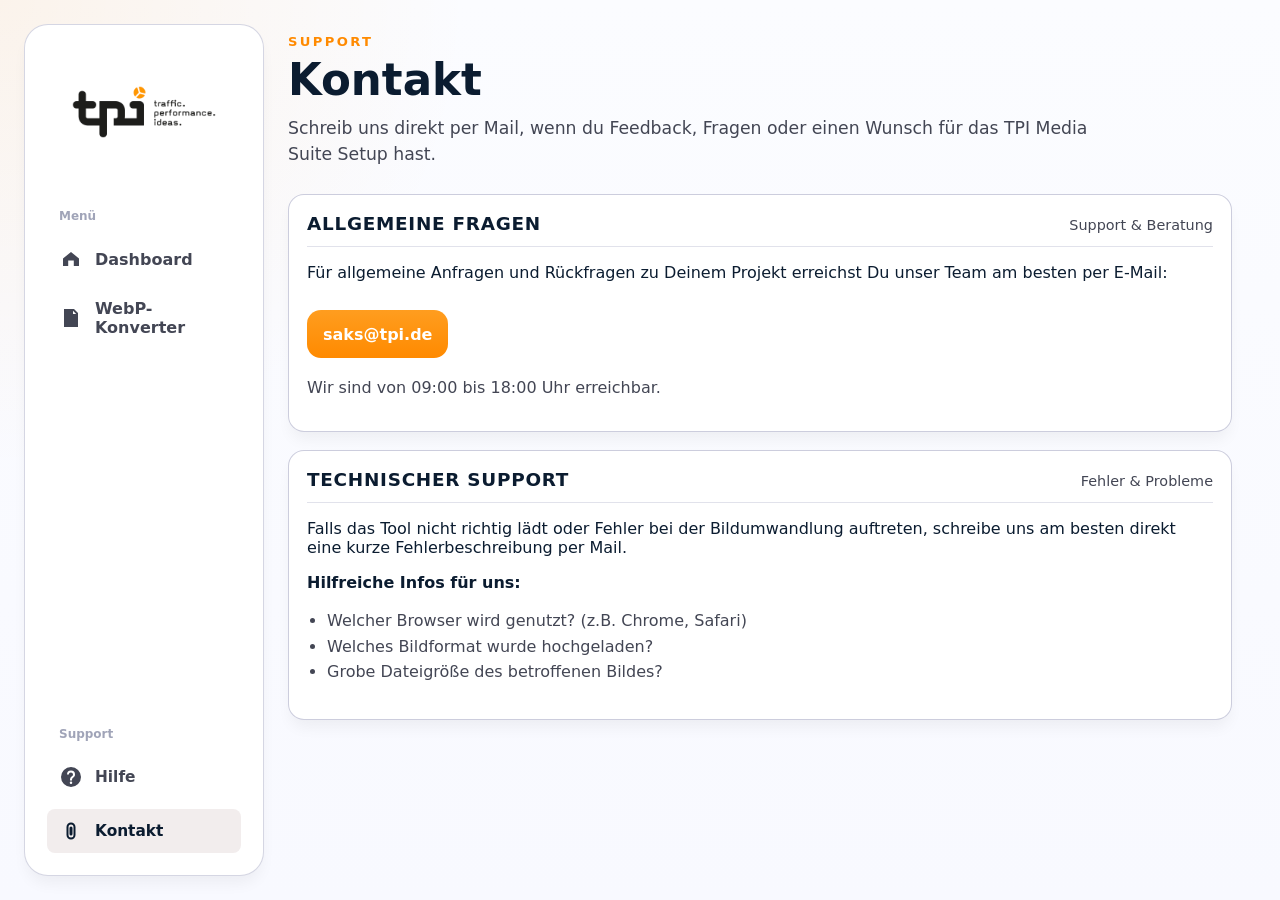
==== commit 2697bdf7: "Move logo to bilder folder and update HTML references" ====
--- a/contact/index.html
+++ b/contact/index.html
@@ -25,7 +25,7 @@
     <aside class="sidebar">
       <a class="brand" href="../index.html">
         <span class="brand-mark" aria-hidden="true">
-          <img class="brand-logo" src="../Logo_1920x1080.png" alt="" />
+          <img class="brand-logo" src="../../bilder/Logo_1920x1080.png" alt="" />
         </span>
         </a>
 
--- a/css/style.css
+++ b/css/style.css
@@ -81,7 +81,7 @@
   flex-direction: column;
   justify-content: flex-start;
   gap: 18px;
-  background: linear-gradient(180deg, rgba(255, 247, 235, 0.92), rgba(255, 252, 247, 0.96));
+  background: #ffffff;
   border: 1px solid rgba(195, 197, 215, 0.7);
   border-radius: var(--radius-lg);
   box-shadow: var(--shadow-soft);
